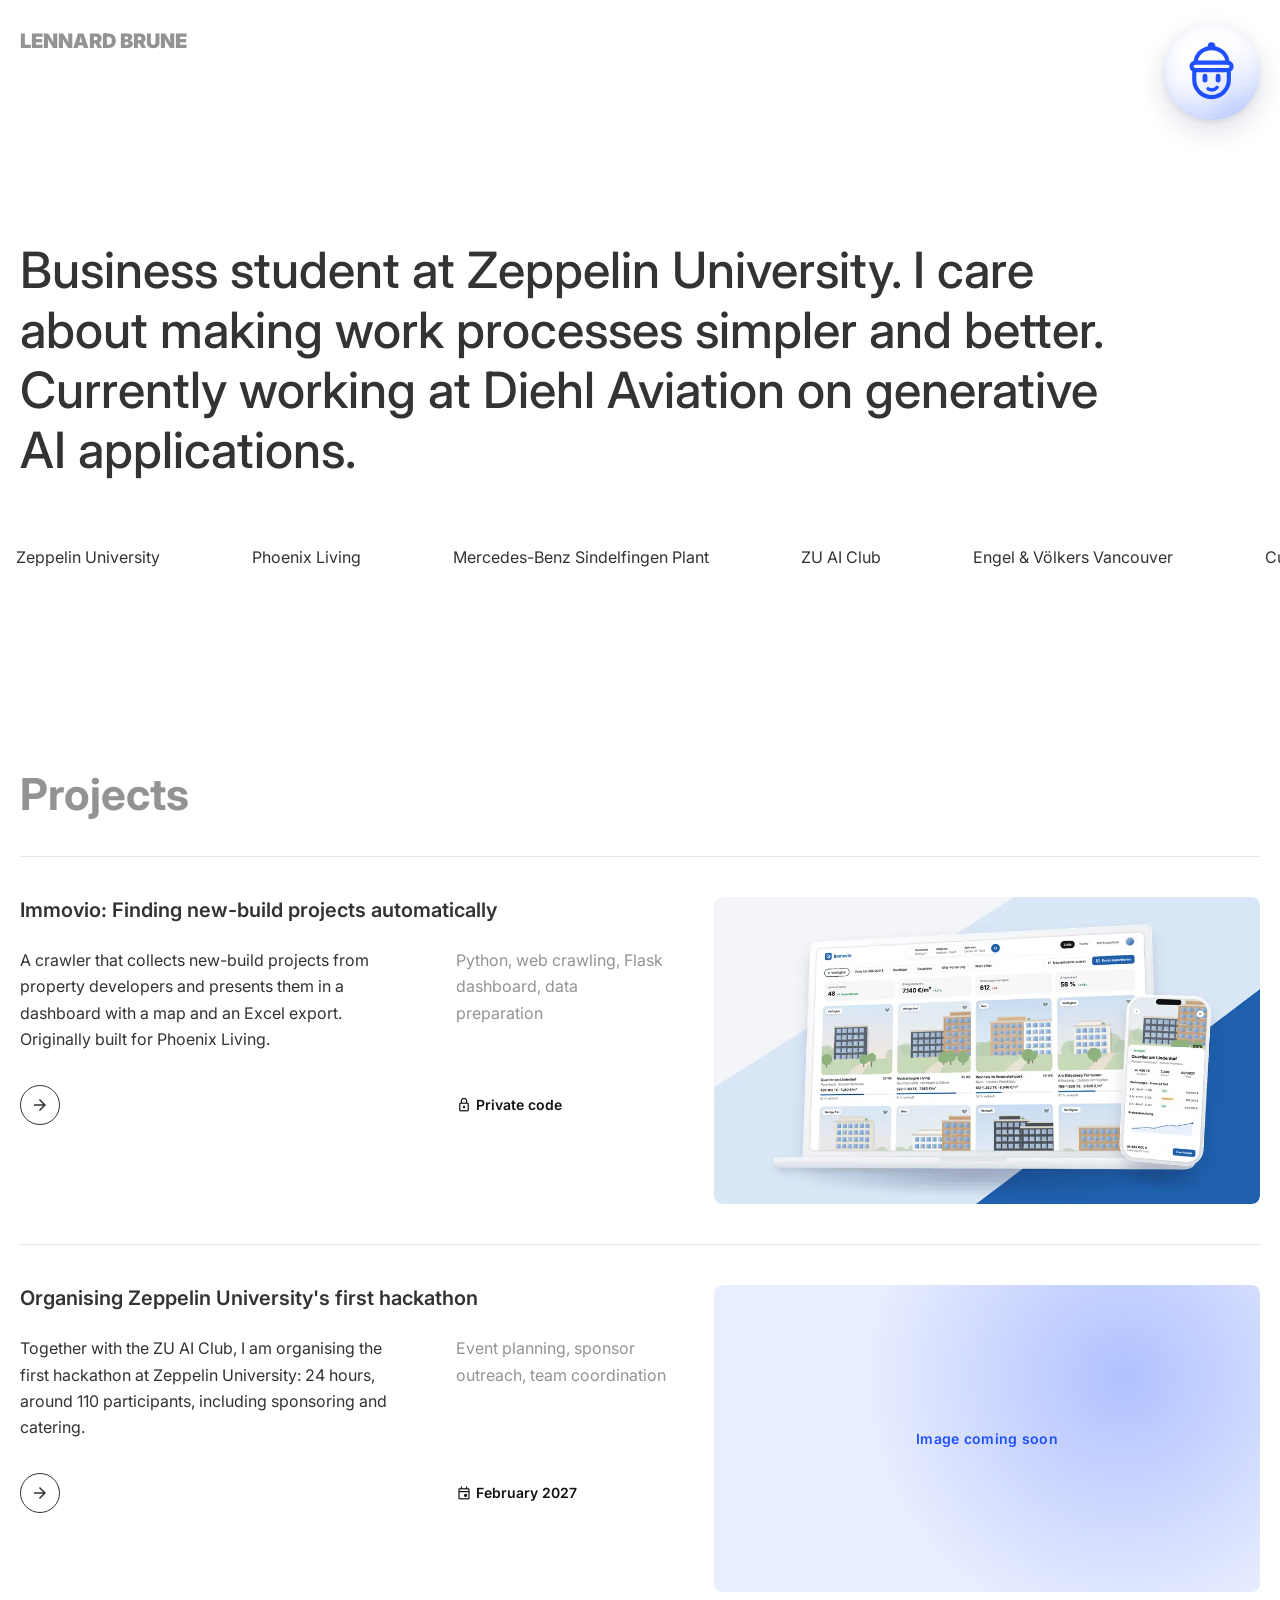
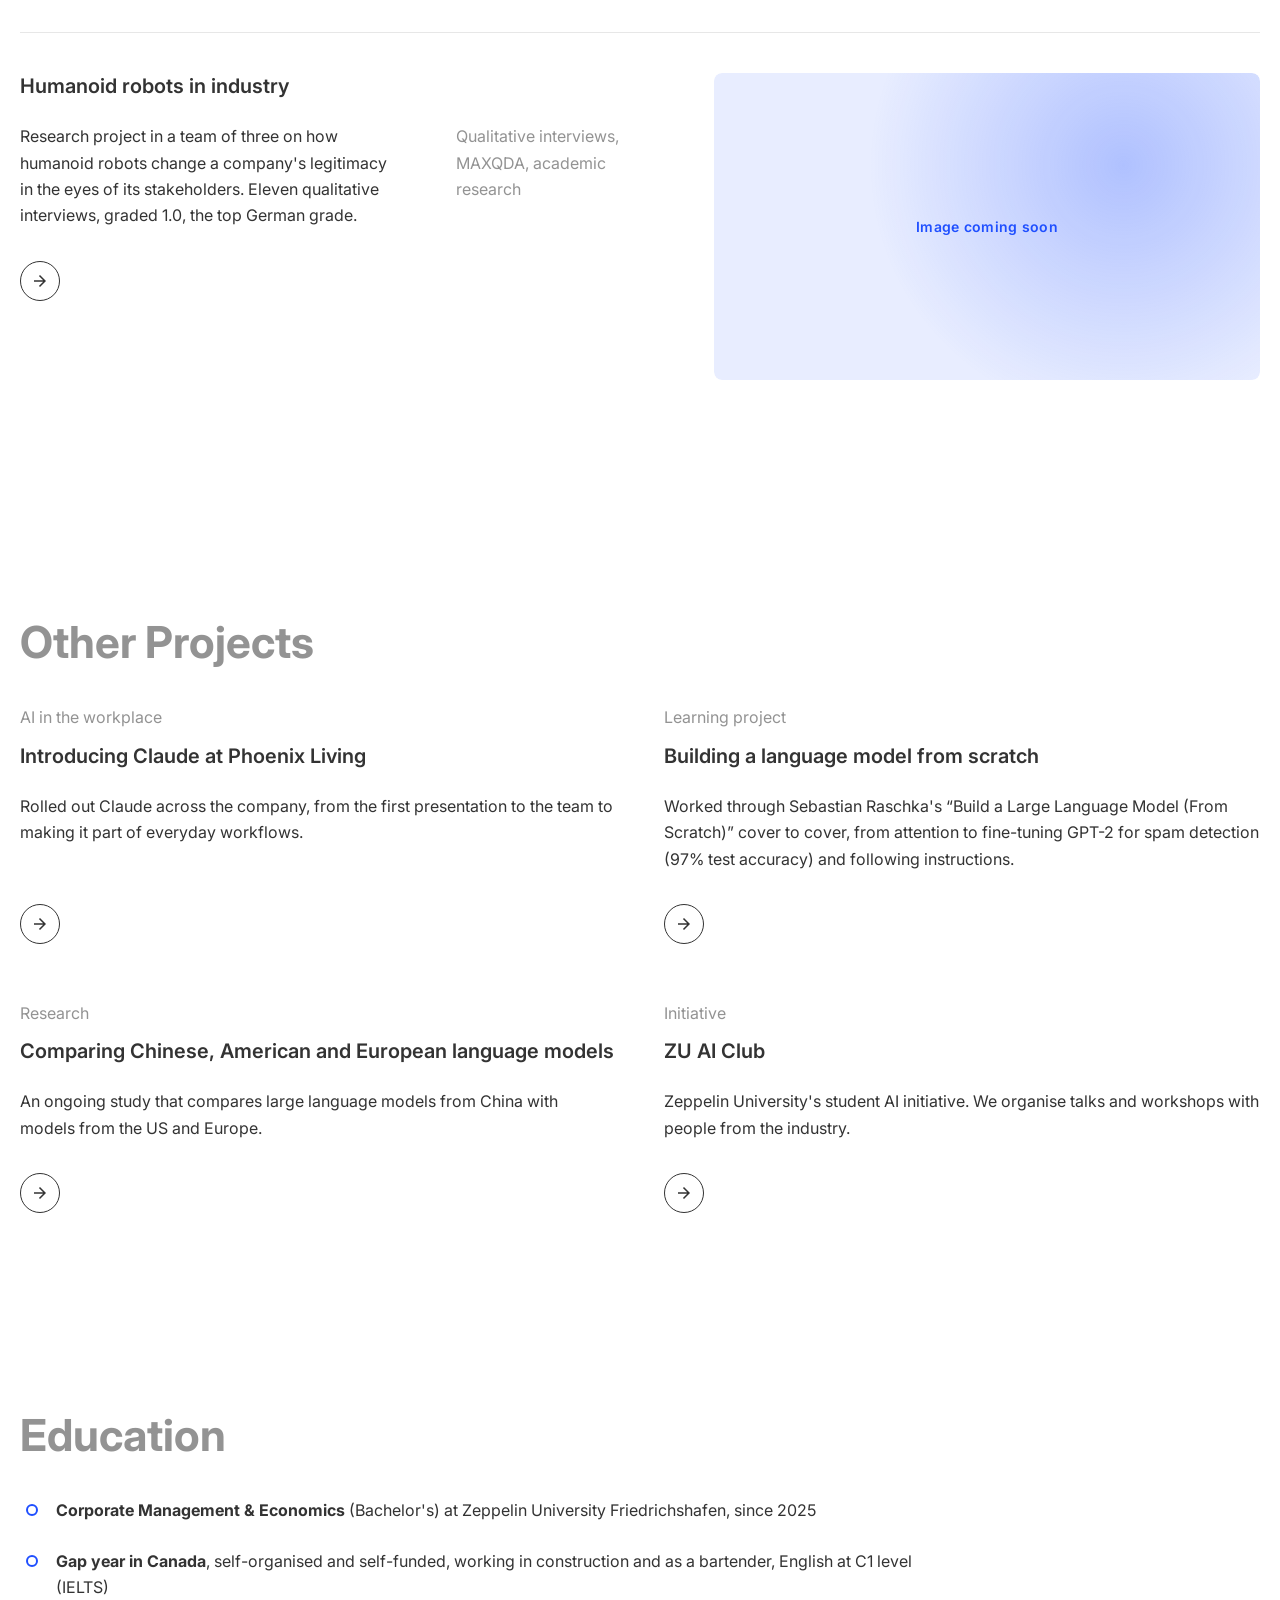
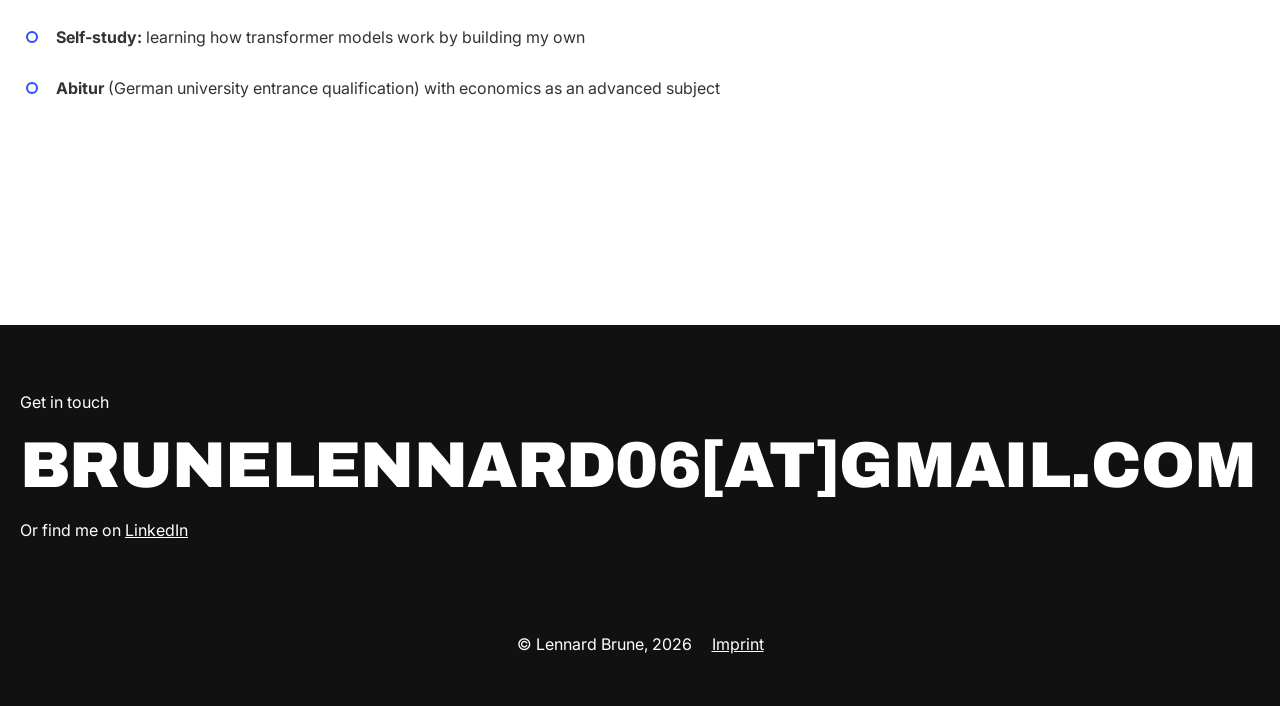
==== index.html @ e33290ee "Persönliche Website: erste Veröffentlichung Co-Authored-By: Claude Opus 5.5 <noreply@anthropic.com>" ====
<!DOCTYPE html>
<html lang="en">

<head>
  <meta charset="UTF-8">
  <meta name="viewport" content="width=device-width, initial-scale=1">
  <title>Lennard Brune</title>
  <meta name="description" content="Lennard Brune – business student at Zeppelin University with a focus on processes, data and automation.">
  <link rel="preconnect" href="https://fonts.googleapis.com">
  <link rel="preconnect" href="https://fonts.gstatic.com" crossorigin>
  <link rel="stylesheet" href="https://fonts.googleapis.com/css2?family=Archivo:wght@900&family=Inter:wght@400;500;600;700;900&display=swap">
  <link rel="stylesheet" href="https://fonts.googleapis.com/css2?family=Material+Symbols+Outlined:opsz,wght,FILL,GRAD@24,400,0,0&icon_names=arrow_forward,check,event,lock&display=block">
  <link rel="stylesheet" href="style.css">
</head>

<body>

  <header class="hero">
    <p class="hero-name">Lennard Brune</p>
    <!-- Eigene Figur: Kopf mit Wollmütze. Die Augen (.eye) folgen dem Mauszeiger (main.js)
         und blinzeln ab und zu (style.css). Klick öffnet den Chat (chat.js). -->
    <button type="button" class="hero-mark" aria-label="Chat with my tiny assistant">
      <svg class="face" viewBox="0 0 100 100" xmlns="http://www.w3.org/2000/svg" fill="none"
        stroke="currentColor" stroke-width="6" stroke-linecap="round" stroke-linejoin="round">
        <circle cx="50" cy="13" r="5.5" fill="currentColor" stroke="none" />
        <path d="M27 37 A23 21 0 0 1 73 37" />
        <rect x="21" y="37" width="58" height="11" rx="5.5" />
        <path d="M25 48 V62 A25 25 0 0 0 75 62 V48" />
        <g class="eye"><rect x="37" y="53" width="7" height="13" rx="3.5" fill="currentColor" stroke="none" /></g>
        <g class="eye"><rect x="56" y="53" width="7" height="13" rx="3.5" fill="currentColor" stroke="none" /></g>
        <path d="M45 75 Q52 79 58 73" stroke-width="5" />
      </svg>
    </button>
    <h1 class="hero-lead">
      Business student at Zeppelin University. I care about making work processes simpler and better.
      Currently working at Diehl Aviation on generative AI applications.
    </h1>
  </header>

  <main>

    <!-- Stationen: zweite Gruppe ist eine Kopie für die Endlosschleife -->
    <div class="marquee" aria-label="Places I have worked and studied">
      <div class="marquee-track">
        <div class="marquee-group">
          <span>Zeppelin University</span>
          <span>Phoenix Living</span>
          <span>Mercedes-Benz Sindelfingen Plant</span>
          <span>ZU AI Club</span>
          <span>Engel &amp; Völkers Vancouver</span>
          <span>Custom Vancouver Carpentry</span>
          <span>Project Landscape Calgary</span>
          <span>Blue Estate</span>
        </div>
        <div class="marquee-group" aria-hidden="true">
          <span>Zeppelin University</span>
          <span>Phoenix Living</span>
          <span>Mercedes-Benz Sindelfingen Plant</span>
          <span>ZU AI Club</span>
          <span>Engel &amp; Völkers Vancouver</span>
          <span>Custom Vancouver Carpentry</span>
          <span>Project Landscape Calgary</span>
          <span>Blue Estate</span>
        </div>
      </div>
    </div>

    <section class="section">
      <h2 class="section-title">Projects</h2>

      <a class="card" href="projects/immovio.html">
        <div class="card-body">
          <div class="card-text">
            <h3 class="card-title">Immovio: Finding new-build projects automatically</h3>
            <p class="card-desc">
              A crawler that collects new-build projects from property developers and presents them in a dashboard
              with a map and an Excel export. Originally built for Phoenix Living.
            </p>
            <p class="card-skills">Python, web crawling, Flask dashboard, data preparation</p>
            <div class="card-actions">
              <span class="arrow-circle"><span class="icon">arrow_forward</span></span>
              <span class="status-pill"><span class="icon">lock</span> Private code</span>
            </div>
          </div>
          <div class="card-media">
            <img src="images/immovio/dashboard-sm.webp" alt="Immovio dashboard on a laptop and phone" loading="lazy">
          </div>
        </div>
      </a>

      <a class="card" id="hackathon" href="projects/hackathon.html">
        <div class="card-body">
          <div class="card-text">
            <h3 class="card-title">Organising Zeppelin University's first hackathon</h3>
            <p class="card-desc">
              Together with the ZU AI Club, I am organising the first hackathon at Zeppelin University: 24 hours,
              around 110 participants, including sponsoring and catering.
            </p>
            <p class="card-skills">Event planning, sponsor outreach, team coordination</p>
            <div class="card-actions">
              <span class="arrow-circle"><span class="icon">arrow_forward</span></span>
              <span class="status-pill"><span class="icon">event</span> February 2027</span>
            </div>
          </div>
          <div class="card-media">
            <div class="placeholder">Image coming soon</div>
          </div>
        </div>
      </a>

      <a class="card" href="projects/humanoid-robots.html">
        <div class="card-body">
          <div class="card-text">
            <h3 class="card-title">Humanoid robots in industry</h3>
            <p class="card-desc">
              Research project in a team of three on how humanoid robots change a company's legitimacy in the eyes
              of its stakeholders. Eleven qualitative interviews, graded 1.0, the top German grade.
            </p>
            <p class="card-skills">Qualitative interviews, MAXQDA, academic research</p>
            <div class="card-actions">
              <span class="arrow-circle"><span class="icon">arrow_forward</span></span>
            </div>
          </div>
          <div class="card-media">
            <div class="placeholder">Image coming soon</div>
          </div>
        </div>
      </a>
    </section>

    <section class="section">
      <h2 class="section-title">Other Projects</h2>
      <div class="side-grid">

        <a class="side-card">
          <p class="tag">AI in the workplace</p>
          <h3 class="card-title">Introducing Claude at Phoenix Living</h3>
          <p>
            Rolled out Claude across the company, from the first presentation to the team to making it part of
            everyday workflows.
          </p>
          <div class="card-arrow">
            <span class="arrow-circle"><span class="icon">arrow_forward</span></span>
          </div>
        </a>

        <a class="side-card" href="https://github.com/lennardbrune" target="_blank" rel="noopener">
          <p class="tag">Learning project</p>
          <h3 class="card-title">Building a language model from scratch</h3>
          <p>
            Worked through Sebastian Raschka's “Build a Large Language Model (From Scratch)” cover to cover, from
            attention to fine-tuning GPT-2 for spam detection (97% test accuracy) and following instructions.
          </p>
          <div class="card-arrow">
            <span class="arrow-circle"><span class="icon">arrow_forward</span></span>
          </div>
        </a>

        <a class="side-card">
          <p class="tag">Research</p>
          <h3 class="card-title">Comparing Chinese, American and European language models</h3>
          <p>
            An ongoing study that compares large language models from China with models from the US and Europe.
          </p>
          <div class="card-arrow">
            <span class="arrow-circle"><span class="icon">arrow_forward</span></span>
          </div>
        </a>

        <a class="side-card">
          <p class="tag">Initiative</p>
          <h3 class="card-title">ZU AI Club</h3>
          <p>
            Zeppelin University's student AI initiative. We organise talks and workshops with people from the
            industry.
          </p>
          <div class="card-arrow">
            <span class="arrow-circle"><span class="icon">arrow_forward</span></span>
          </div>
        </a>

      </div>
    </section>

    <section class="section">
      <h2 class="section-title">Education</h2>
      <ul class="edu-list">
        <li><span><b>Corporate Management &amp; Economics</b> (Bachelor's) at Zeppelin University
            Friedrichshafen, since 2025</span></li>
        <li><span><b>Gap year in Canada</b>, self-organised and self-funded, working in construction and as a
            bartender, English at C1 level (IELTS)</span></li>
        <li><span><b>Self-study:</b> learning how transformer models work by building my own</span></li>
        <li><span><b>Abitur</b> (German university entrance qualification) with economics as an advanced
            subject</span></li>
      </ul>
    </section>

  </main>

  <section class="contact">
    <p>Get in touch</p>
    <p class="contact-mail">
      <span class="mail" id="mail" data-mail="brunelennard06@gmail.com" tabindex="0" role="button"
        aria-label="Copy email address">brunelennard06[at]gmail.com</span>
    </p>
    <p>Or find me on <a href="https://www.linkedin.com/in/lennard-brune-680875238/" target="_blank"
        rel="noopener">LinkedIn</a></p>
  </section>

  <footer class="site-footer">
    <span>© Lennard Brune, 2026</span>
    <a href="impressum.html">Imprint</a>
  </footer>

  <div class="mail-tooltip" id="mail-tooltip" aria-live="polite">
    <span class="icon">check</span>
    <span class="tooltip-text">Click to copy</span>
  </div>

  <script src="main.js"></script>
  <script src="tinynet.js"></script>
  <script src="water.js"></script>
  <script src="chat.js"></script>
</body>

</html>
---- style.css ----
/* ==========================================================================
   Persönliche Website Lennard Brune
   Farben und Abstände zentral als Variablen. Breakpoints:
   1080px (eine Spalte darunter), 480px (Smartphone).
   ========================================================================== */

*,
*::before,
*::after {
  box-sizing: border-box;
  margin: 0;
  padding: 0;
}

:root {
  --accent: #1f4fff;          /* Kobaltblau */
  --accent-light: #7f9bff;    /* Akzent auf dunklem Grund */
  --accent-tint: #e8edff;     /* Bild-Platzhalter, Flächen */
  --text: #333333;
  --text-strong: #111111;
  --text-muted: #939393;
  --border: #e7e7e7;
  --dark: #111111;
  --white: #ffffff;
  --mark-bg: #17402f;         /* Logo-Kasten: Dunkelgrün */
  --mark-line: #f1ecdc;       /* Logo-Figur: Creme */

  --page-padding: 20px;
  --section-gap: 200px;
  --hero-gap: 180px;
}

html {
  -webkit-text-size-adjust: 100%;
}

body {
  font-family: 'Inter', system-ui, sans-serif;
  font-size: 16px;
  line-height: 1.65;
  color: var(--text);
  background: var(--white);
  overflow-x: hidden;
}

a {
  color: inherit;
  text-decoration: none;
}

img {
  display: block;
  max-width: 100%;
}

.icon {
  font-family: 'Material Symbols Outlined';
  font-weight: normal;
  font-style: normal;
  font-size: 20px;
  line-height: 1;
  display: inline-block;
  white-space: nowrap;
  font-variation-settings: 'FILL' 0, 'wght' 400;
  -webkit-font-feature-settings: 'liga';
  font-feature-settings: 'liga';
}

/* ---------- Bausteine ---------- */

.section {
  padding: 0 var(--page-padding);
  margin-top: var(--section-gap);
}

.section-title {
  font-size: 44px;
  font-weight: 700;
  line-height: 1;
  color: var(--text-muted);
  margin-bottom: 40px;
}

.arrow-circle {
  width: 40px;
  height: 40px;
  flex: none;
  border-radius: 50%;
  border: 1px solid var(--text);
  display: inline-flex;
  align-items: center;
  justify-content: center;
  transition: background-color 0.25s ease, color 0.25s ease, border-color 0.25s ease;
}

@media (hover: hover) {
  .card:hover .arrow-circle,
  .side-card:hover .arrow-circle {
    background: var(--accent);
    border-color: var(--accent);
    color: var(--white);
  }
}

/* Bild-Platzhalter, bis echte Projektbilder da sind */
.placeholder {
  width: 100%;
  aspect-ratio: 16 / 9;
  border-radius: 8px;
  background:
    radial-gradient(circle at 75% 30%, rgba(31, 79, 255, 0.28), transparent 55%),
    var(--accent-tint);
  display: flex;
  align-items: center;
  justify-content: center;
  color: var(--accent);
  font-size: 14px;
  font-weight: 600;
  letter-spacing: 0.02em;
}

/* ---------- Kopf und Intro ---------- */

.hero {
  padding: 32px var(--page-padding) 0;
  display: grid;
  grid-template-columns: auto 1fr;
  grid-template-areas:
    "name  mark"
    "lead  lead";
  column-gap: 20px;
  row-gap: var(--hero-gap);
}

.hero-name {
  grid-area: name;
  font-size: 20px;
  font-weight: 900;
  line-height: 0.9;
  text-transform: uppercase;
  color: var(--text-muted);
}

.hero-lead {
  grid-area: lead;
  max-width: 22em;  /* angenehme Zeilenlänge, auch auf sehr breiten Bildschirmen */
  /* wächst stufenlos: ~25 px auf kleinen Handys, 44 px auf dem iPad, 50 px ab Laptop */
  font-size: clamp(24px, 4.2vw + 12px, 50px);
  line-height: 1.2;
  font-weight: 500;
  color: var(--text);
}

.hero-mark {
  grid-area: mark;
  justify-self: end;
  align-self: start;
  width: 88px;
  aspect-ratio: 1 / 1;
  margin: -8px 0 0;
  border-radius: 50%;
  color: var(--accent);
  /* Glasoptik: fast durchsichtig, Lichtreflex oben links, bläulicher Schimmer unten */
  background:
    radial-gradient(circle at 32% 26%, rgba(255, 255, 255, 0.95) 0 9%, rgba(255, 255, 255, 0) 24%),
    radial-gradient(circle at 70% 85%, rgba(31, 79, 255, 0.16), rgba(31, 79, 255, 0) 55%),
    linear-gradient(160deg, rgba(255, 255, 255, 0.55), rgba(220, 230, 255, 0.18));
  border: 1px solid rgba(255, 255, 255, 0.85);
  box-shadow:
    inset 0 1px 2px rgba(255, 255, 255, 0.95),
    inset 0 -10px 18px rgba(31, 79, 255, 0.14),
    inset 0 0 0 1px rgba(31, 79, 255, 0.10),
    0 10px 28px rgba(17, 30, 80, 0.14),
    0 2px 6px rgba(17, 30, 80, 0.08);
  backdrop-filter: blur(8px) saturate(1.6);
  -webkit-backdrop-filter: blur(8px) saturate(1.6);
  display: flex;
  align-items: center;
  justify-content: center;
}

.hero-mark svg {
  width: 72%;
  height: auto;
  overflow: visible;
}

/* Blinzeln: alle 5 Sekunden kurz zusammenkneifen */
.face .eye rect {
  transform-box: fill-box;
  transform-origin: center;
  animation: blink 5s infinite;
}

@keyframes blink {
  0%, 94%, 100% { transform: scaleY(1); }
  97% { transform: scaleY(0.15); }
}

@media (prefers-reduced-motion: reduce) {
  .face .eye rect {
    animation: none;
  }
}

@media (min-width: 1081px) {
  .hero {
    grid-template-columns: minmax(0, 1200px) 1fr;
    grid-template-areas:
      "name  mark"
      "lead  lead";
    column-gap: 64px;
  }

  .hero-mark {
    width: clamp(96px, 6vw, 140px);
  }
}

@media (min-width: 1800px) {
  .hero {
    grid-template-columns: minmax(0, 45vw) 1fr;
  }
}

/* Logo ist ein Button, der den Chat öffnet */
/* Blase platzt beim Öffnen und kommt beim Schließen wieder */
button.hero-mark.is-popping {
  animation: bubble-pop 0.15s ease-in forwards;
}

button.hero-mark.is-popped {
  visibility: hidden;
}

button.hero-mark.is-unpopping {
  animation: bubble-back 0.3s cubic-bezier(0.3, 1.6, 0.6, 1);
}

@keyframes bubble-pop {
  0% { transform: scale(1); }
  55% { transform: scale(1.12, 1.06); }
  100% { transform: scale(1.35); opacity: 0; }
}

@keyframes bubble-back {
  from { transform: scale(0); }
  to { transform: scale(1); }
}

button.hero-mark {
  border: none;
  padding: 0;
  font: inherit;
  cursor: pointer;
}

button.hero-mark svg {
  transition: transform 0.3s ease;
}

button.hero-mark:hover svg,
button.hero-mark:focus-visible svg {
  transform: scale(1.06) rotate(-4deg);
}

button.hero-mark:focus-visible {
  outline: 2px solid var(--accent);
  outline-offset: 2px;
}

/* ---------- Chat im Terminal-Look ---------- */

:root {
  --term-bg: #0b1638;
  --term-line: rgba(241, 236, 220, 0.14);
  --term-text: #f1ecdc;
  --term-beige: #e3d3ad;
  --term-muted: rgba(241, 236, 220, 0.55);
  --mono: ui-monospace, 'SF Mono', SFMono-Regular, Menlo, Consolas, monospace;
}

html.chat-open {
  overflow: hidden;
}

/* Farbe läuft über den Bildschirm: gezeichnet in paint.js auf .paint */
.chat-overlay {
  position: fixed;
  inset: 0;
  z-index: 2000;
  display: flex;
  align-items: center;
  justify-content: center;
  padding: 24px 16px;
}

/* Ohne diese Regel überschreibt display: flex das hidden-Attribut, und das
   unsichtbare Overlay fängt alle Klicks auf der Seite ab */
.chat-overlay[hidden] {
  display: none;
}

.chat-overlay.is-filled {
  background: var(--accent);
}

.chat-overlay .paint {
  position: absolute;
  inset: 0;
  width: 100%;
  height: 100%;
  color: var(--accent);
  pointer-events: none;
}

.chat-overlay.is-filled .paint {
  visibility: hidden;
}

.term {
  width: min(100%, 760px);
  height: min(100%, 560px);
  display: flex;
  flex-direction: column;
  background: var(--term-bg);
  border: 1px solid var(--term-line);
  border-radius: 12px;
  box-shadow: 0 30px 80px rgba(0, 0, 0, 0.35);
  color: var(--term-text);
  font-family: var(--mono);
  font-size: 14px;
  line-height: 1.6;
  position: relative;
  opacity: 0;
  transform: translateY(16px) scale(0.98);
  transition: opacity 0.2s ease, transform 0.2s ease;
}

.chat-overlay.is-open .term {
  opacity: 1;
  transform: none;
  transition: opacity 0.3s ease, transform 0.3s ease;
}

.term-bar {
  display: flex;
  align-items: center;
  gap: 12px;
  padding: 10px 14px;
  border-bottom: 1px solid var(--term-line);
  color: var(--term-muted);
  font-size: 12px;
}

.term-dots {
  display: inline-flex;
  gap: 6px;
}

.term-dots i {
  width: 10px;
  height: 10px;
  border-radius: 50%;
  background: var(--term-line);
}

.term-title {
  flex: 1;
  min-width: 0;
  text-align: center;
  white-space: nowrap;
  overflow: hidden;
  text-overflow: ellipsis;
}

.term-close {
  background: none;
  border: 1px solid var(--term-line);
  border-radius: 999px;
  color: var(--term-muted);
  font: inherit;
  padding: 2px 10px;
  cursor: pointer;
}

.term-close:hover,
.term-close:focus-visible {
  color: var(--term-text);
  border-color: var(--term-muted);
  outline: none;
}

.term-log {
  flex: 1;
  overflow-y: auto;
  padding: 20px 20px 8px;
}

.term-line {
  white-space: pre-wrap;
  margin-bottom: 12px;
}

.term-line.is-intro {
  color: var(--term-beige);
}

.term-line.is-hint {
  color: var(--term-muted);
}

.term-line.is-user {
  color: var(--term-muted);
}

.term-face {
  padding: 0 20px;
  color: var(--term-text);
}

.chat-face {
  width: 56px;
  height: 56px;
  display: block;
}

.term-input {
  display: flex;
  align-items: center;
  gap: 10px;
  margin: 8px 20px 20px;
  padding: 12px 16px;
  border: 1px solid var(--term-line);
  border-radius: 8px;
}

.term-input:focus-within {
  border-color: var(--term-muted);
}

.term-prompt {
  color: var(--term-beige);
}

.term-input input {
  flex: 1;
  min-width: 0;
  background: none;
  border: none;
  outline: none;
  color: var(--term-text);
  font: inherit;
  caret-color: var(--term-beige);
}

.term-input input::placeholder {
  color: var(--term-muted);
}

/* Gesichtsausdrücke: nur die aktive Gruppe ist sichtbar */
.chat-face .mood {
  display: none;
}

.chat-face[data-mood="neutral"] .mood-neutral,
.chat-face[data-mood="thinking"] .mood-thinking,
.chat-face[data-mood="surprised"] .mood-surprised,
.chat-face[data-mood="happy"] .mood-happy {
  display: inline;
}

/* Nachdenklich: Kopf wiegt leicht hin und her */
.chat-face[data-mood="thinking"] {
  animation: ponder 1.2s ease-in-out infinite;
}

/* Erstaunt: kurzer Hüpfer */
.chat-face[data-mood="surprised"] {
  animation: hop 0.4s ease-out;
}

/* Sprechen: Mund geht auf und zu */
.chat-face.talking .mouth {
  transform-box: fill-box;
  transform-origin: center;
  animation: talk 0.22s ease-in-out infinite alternate;
}

@keyframes ponder {
  0%, 100% { transform: rotate(-4deg); }
  50% { transform: rotate(4deg); }
}

@keyframes hop {
  0% { transform: translateY(0); }
  40% { transform: translateY(-6px); }
  100% { transform: translateY(0); }
}

@keyframes talk {
  from { transform: scaleY(1); }
  to { transform: scaleY(0.4); }
}

@media (prefers-reduced-motion: reduce) {
  .term,
  .chat-overlay.is-open .term {
    transition: none;
  }

  .chat-face[data-mood],
  .chat-face.talking .mouth {
    animation: none;
  }
}

/* Niedrige Bildschirme (Handy quer, offene Tastatur): Gesicht und Abstände kleiner,
   damit der Chatverlauf genug Platz behält */
@media (max-height: 480px) {
  .chat-overlay {
    padding: 8px 16px;
  }

  .term-bar {
    padding: 6px 12px;
  }

  .term-log {
    padding: 10px 16px 4px;
  }

  .chat-face {
    width: 36px;
    height: 36px;
  }

  .term-input {
    margin: 4px 16px 10px;
    padding: 8px 12px;
  }
}

@media (max-width: 480px) {
  .chat-overlay {
    padding: 16px;
  }

  .term {
    height: 100%;
    font-size: 13px;
  }
}

/* ---------- Laufband ---------- */

.marquee {
  margin-top: 60px;
  overflow: hidden;
  height: 2em;
  line-height: 1.4;
}

.marquee-track {
  display: flex;
  gap: 60px;
  width: max-content;
  animation: marquee 25s linear infinite;
  will-change: transform;
}

.marquee-group {
  display: flex;
  gap: 60px;
  white-space: nowrap;
}

.marquee-group span {
  padding: 6px 16px;
}

@keyframes marquee {
  to {
    transform: translateX(calc(-50% - 30px));
  }
}

@media (prefers-reduced-motion: reduce) {
  .marquee-track {
    animation: none;
  }
}

/* ---------- Ausgewählte Projekte ---------- */

.card {
  display: block;
  padding: 40px 0;
  border-top: 1px solid var(--border);
}

/* Kein Fokusrahmen beim Anspringen per Link, nur bei Tastaturbedienung */
.card:focus:not(:focus-visible) {
  outline: none;
}

.card-body {
  display: flex;
  flex-direction: column-reverse;
  gap: 24px;
}

.card-text {
  display: flex;
  flex-direction: column;
  gap: 12px;
}

.card-title {
  font-size: 20px;
  font-weight: 600;
  line-height: 1.3;
  color: var(--text);
}

.card-skills {
  color: var(--text-muted);
}

.card-actions {
  display: flex;
  align-items: center;
  justify-content: space-between;
  margin-top: 8px;
}

.status-pill {
  display: inline-flex;
  align-items: center;
  gap: 4px;
  font-size: 14px;
  font-weight: 600;
  color: var(--text-strong);
  white-space: nowrap;
}

.status-pill .icon {
  font-size: 16px;
}

.card-media {
  overflow: hidden;
  border-radius: 8px;
}

.card-media > * {
  transition: transform 1s ease;
}

.card:hover .card-title,
.side-card:hover .card-title {
  text-decoration: underline;
}

.card:hover .card-media > * {
  transform: scale(1.02);
}

@media (min-width: 1081px) {
  .card-body {
    flex-direction: row;
    align-items: flex-start;
    gap: 48px;
  }

  .card-text {
    display: grid;
    grid-template-columns: minmax(240px, 380px) minmax(150px, 210px);
    column-gap: 56px;
    row-gap: 8px;
    flex: 0 0 auto;
  }

  .card-title {
    grid-column: 1 / -1;
    margin-bottom: 16px;
  }

  .card-desc {
    grid-column: 1;
    grid-row: 2;
  }

  .card-skills {
    grid-column: 2;
    grid-row: 2 / 4;
  }

  .card-actions {
    display: contents;
  }

  .card-actions .arrow-circle {
    grid-column: 1;
    grid-row: 3;
    margin-top: 24px;
  }

  .card-actions .status-pill {
    grid-column: 2;
    grid-row: 3;
    margin-top: 24px;
    justify-self: start;
  }

  .card-media {
    flex: 1 1 auto;
    width: 100%;
    max-width: 760px;
    margin-left: auto;
  }
}

@media (min-width: 1960px) {
  .card-media {
    max-width: min(1200px, 46vw);
  }

  .card-text {
    grid-template-columns: minmax(240px, 680px) minmax(150px, 360px);
    column-gap: 156px;
  }
}

/* ---------- Weitere Projekte ---------- */

.side-grid {
  display: grid;
  grid-template-columns: repeat(4, minmax(0, 1fr));
  gap: 64px;
}

.side-card {
  display: flex;
  flex-direction: column;
  gap: 8px;
}

.side-card .tag {
  color: var(--text-muted);
  margin-bottom: 4px;
}

.side-card .card-arrow {
  margin-top: auto;
  padding-top: 24px;
}

/* ---------- Ausbildung ---------- */

.edu-list {
  list-style: none;
  max-width: 900px;
}

.edu-list li {
  display: flex;
  align-items: flex-start;
  gap: 12px;
  padding-bottom: 24px;
}

.edu-list li::before {
  content: "";
  flex: none;
  width: 12px;
  height: 12px;
  margin: 7px 6px 0;
  border-radius: 50%;
  border: 2px solid var(--accent);
}

/* ---------- Kontakt und Footer ---------- */

.contact {
  margin-top: var(--section-gap);
  background: var(--dark);
  color: var(--white);
  padding: 64px var(--page-padding) 80px;
  display: flex;
  flex-direction: column;
  gap: 20px;
}

.contact-mail {
  font-family: 'Archivo', sans-serif;
  font-weight: 900;
  font-size: 10vw;
  line-height: 0.95;
  letter-spacing: -0.01em;
  text-transform: uppercase;
  white-space: nowrap;
  overflow: hidden;
}

.contact-mail .mail {
  cursor: pointer;
  transition: color 0.2s ease;
}

.contact-mail .mail:hover,
.contact-mail .mail:focus-visible {
  color: var(--accent-light);
  outline: none;
}

.contact a,
.site-footer a {
  text-decoration: underline;
}

.contact a:hover,
.site-footer a:hover {
  color: var(--accent-light);
}

.site-footer {
  background: var(--dark);
  color: var(--white);
  padding: 8px var(--page-padding) 48px;
  display: flex;
  justify-content: center;
  gap: 20px;
}

.mail-tooltip {
  position: fixed;
  top: 0;
  left: 0;
  z-index: 1000;
  transform: translate(-50%, -140%);
  display: flex;
  align-items: center;
  gap: 4px;
  padding: 6px 12px;
  border-radius: 999px;
  background: #f8f8f8;
  color: var(--text-strong);
  font-size: 14px;
  font-weight: 600;
  white-space: nowrap;
  opacity: 0;
  pointer-events: none;
  transition: opacity 0.2s ease;
}

.mail-tooltip.is-visible {
  opacity: 1;
}

.mail-tooltip .icon {
  display: none;
  font-size: 16px;
  padding: 2px;
  border-radius: 50%;
  background: var(--accent);
  color: var(--white);
}

.mail-tooltip.is-copied .icon {
  display: inline-block;
}

/* ---------- Projekt-Unterseite ---------- */

.project-nav {
  position: fixed;
  top: 24px;
  left: 50%;
  transform: translateX(-50%);
  z-index: 100;
  display: flex;
  align-items: center;
  gap: 12px;
  padding: 8px 16px;
  border-radius: 999px;
  background: rgba(255, 255, 255, 0.6);
  backdrop-filter: blur(12px);
  -webkit-backdrop-filter: blur(12px);
  font-size: 14px;
  font-weight: 600;
  color: var(--text-strong);
  white-space: nowrap;
}

.project-nav .divider {
  width: 1px;
  align-self: stretch;
  background: rgba(0, 0, 0, 0.2);
}

.project-nav a:hover {
  color: var(--accent);
}

.project-hero {
  height: 60vh;
  max-height: 960px;
}

.project-hero .placeholder {
  height: 100%;
  aspect-ratio: auto;
  border-radius: 0;
}

.project-intro {
  background: var(--dark);
  color: var(--white);
  padding: 64px var(--page-padding);
}

.project-intro-top,
.project-summary {
  display: grid;
  grid-template-columns: repeat(3, minmax(0, 1fr));
  gap: 48px;
  max-width: 1600px;
  margin: 0 auto;
}

.project-intro-top {
  align-items: end;
}

.project-heading {
  grid-column: 1 / 3;
}

.project-tagline {
  margin-top: 24px;
  max-width: 760px;
  font-size: 20px;
  line-height: 1.45;
  opacity: 0.75;
}

.project-title {
  font-family: 'Archivo', sans-serif;
  /* wächst mit der Breite, lange Wörter wie AUTOMATICALLY brechen nie aus dem Bild */
  font-size: clamp(26px, 7.2vw, 60px);
  font-weight: 900;
  line-height: 1.1;
  text-transform: uppercase;
  overflow-wrap: break-word;
  hyphens: auto;
}

.project-meta {
  grid-column: 3;
  display: flex;
  flex-direction: column;
  gap: 8px;
}

.project-meta div {
  display: flex;
  font-size: 12px;
  line-height: 1.5;
}

.project-meta dt {
  flex: 0 0 150px;
  font-weight: 700;
}

.project-meta dd {
  opacity: 0.75;
}

.project-divider {
  border: none;
  border-top: 1px solid rgba(255, 255, 255, 0.2);
  max-width: 1600px;
  margin: 48px auto;
}

.project-summary h2 {
  font-size: 16px;
  font-weight: 700;
  margin-bottom: 12px;
}

.project-summary p {
  opacity: 0.75;
}

.gallery {
  max-width: 1600px;
  margin: 0 auto;
  padding: 64px var(--page-padding) 0;
}

.gallery-row {
  display: grid;
  grid-template-columns: repeat(3, minmax(0, 1fr));
  gap: 48px;
  align-items: start;
}

.gallery-row + .gallery-row {
  margin-top: 64px;
}

.gallery-row figure {
  grid-column: 2 / 4;
}

.gallery-row figcaption {
  padding: 16px 0;
}

.related {
  max-width: 1600px;
  margin: var(--section-gap) auto 0;
  padding: 0 var(--page-padding);
  display: grid;
  grid-template-columns: repeat(3, minmax(0, 1fr));
  gap: 48px;
}

.related .section-title {
  margin: 0;
}

.related a p {
  margin-top: 12px;
  font-weight: 500;
}

.related a:hover p {
  text-decoration: underline;
}

/* Breiter Pill-Button, gleiche Sprache wie die Pfeil-Kreise:
   1px-Kontur, keine Füllung, beim Hover Akzentfarbe */
.cta-row {
  display: flex;
  justify-content: center;
  margin-top: 120px;
}

.pill-button {
  width: min(100%, 440px);
  height: 56px;
  padding: 0 28px;
  border: 1px solid var(--text);
  border-radius: 999px;
  background: transparent;
  color: var(--text);
  font: inherit;
  font-weight: 600;
  display: inline-flex;
  align-items: center;
  justify-content: center;
  gap: 10px;
  cursor: pointer;
  transition: background-color 0.25s ease, color 0.25s ease, border-color 0.25s ease;
}

.pill-button .icon {
  transition: transform 0.25s ease;
}

.pill-button:hover,
.pill-button:focus-visible {
  background: var(--accent);
  border-color: var(--accent);
  color: var(--white);
  outline: none;
}

.pill-button:hover .icon {
  transform: translateX(4px);
}

/* ---------- Projektbilder ---------- */

.card-media img,
.gallery-row figure img,
.related a img {
  width: 100%;
  height: auto;
  aspect-ratio: 16 / 9;
  object-fit: cover;
  border-radius: 8px;
  background: var(--accent-tint);
}

.project-hero img {
  width: 100%;
  height: 100%;
  object-fit: cover;
  object-position: center 40%;
  background: #f2f4f8;
}

.gallery-note {
  color: var(--text-muted);
  font-size: 14px;
}

/* ---------- Impressum ---------- */

.legal-page {
  max-width: 720px;
  padding: 120px var(--page-padding);
}

.legal-page h1 {
  font-size: 44px;
  line-height: 1;
  color: var(--text-muted);
  margin-bottom: 40px;
}

.legal-page h2 {
  font-size: 20px;
  margin: 32px 0 8px;
}

.legal-page a {
  text-decoration: underline;
}

/* ---------- Responsiv ---------- */

@media (max-width: 1280px) {
  :root {
    --hero-gap: 120px;
  }

  .side-grid {
    grid-template-columns: repeat(2, minmax(0, 1fr));
    gap: 56px 48px;
  }
}

@media (max-width: 1080px) {
  .project-intro-top,
  .project-summary,
  .gallery-row {
    grid-template-columns: 1fr;
    gap: 32px;
  }

  .project-heading,
  .project-meta,
  .gallery-row figure {
    grid-column: 1;
  }

  .hero-mark {
    width: 72px;
  }
}

@media (max-width: 768px) {
  .related {
    grid-template-columns: repeat(2, minmax(0, 1fr));
    gap: 32px;
  }

  .related .section-title {
    grid-column: 1 / -1;
  }

  .project-meta dt {
    flex-basis: 130px;
  }
}

@media (max-width: 480px) {
  :root {
    --section-gap: 120px;
    --hero-gap: 100px;
  }

  .section-title {
    font-size: 32px;
    margin-bottom: 24px;
  }

  .card-title {
    font-weight: 700;
  }

  .status-pill {
    font-size: 12px;
  }

  .contact {
    padding: 40px var(--page-padding) 48px;
  }

  .project-nav {
    top: auto;
    bottom: calc(24px + env(safe-area-inset-bottom));
  }

  /* Platz unter dem Footer, damit die schwebende Navigation am Ende nichts verdeckt */
  .project-nav ~ .site-footer {
    padding-bottom: 110px;
  }

  .project-hero {
    height: 30vh;
  }

  .related {
    grid-template-columns: 1fr;
  }

  .side-grid {
    grid-template-columns: 1fr;
    gap: 48px;
  }
}
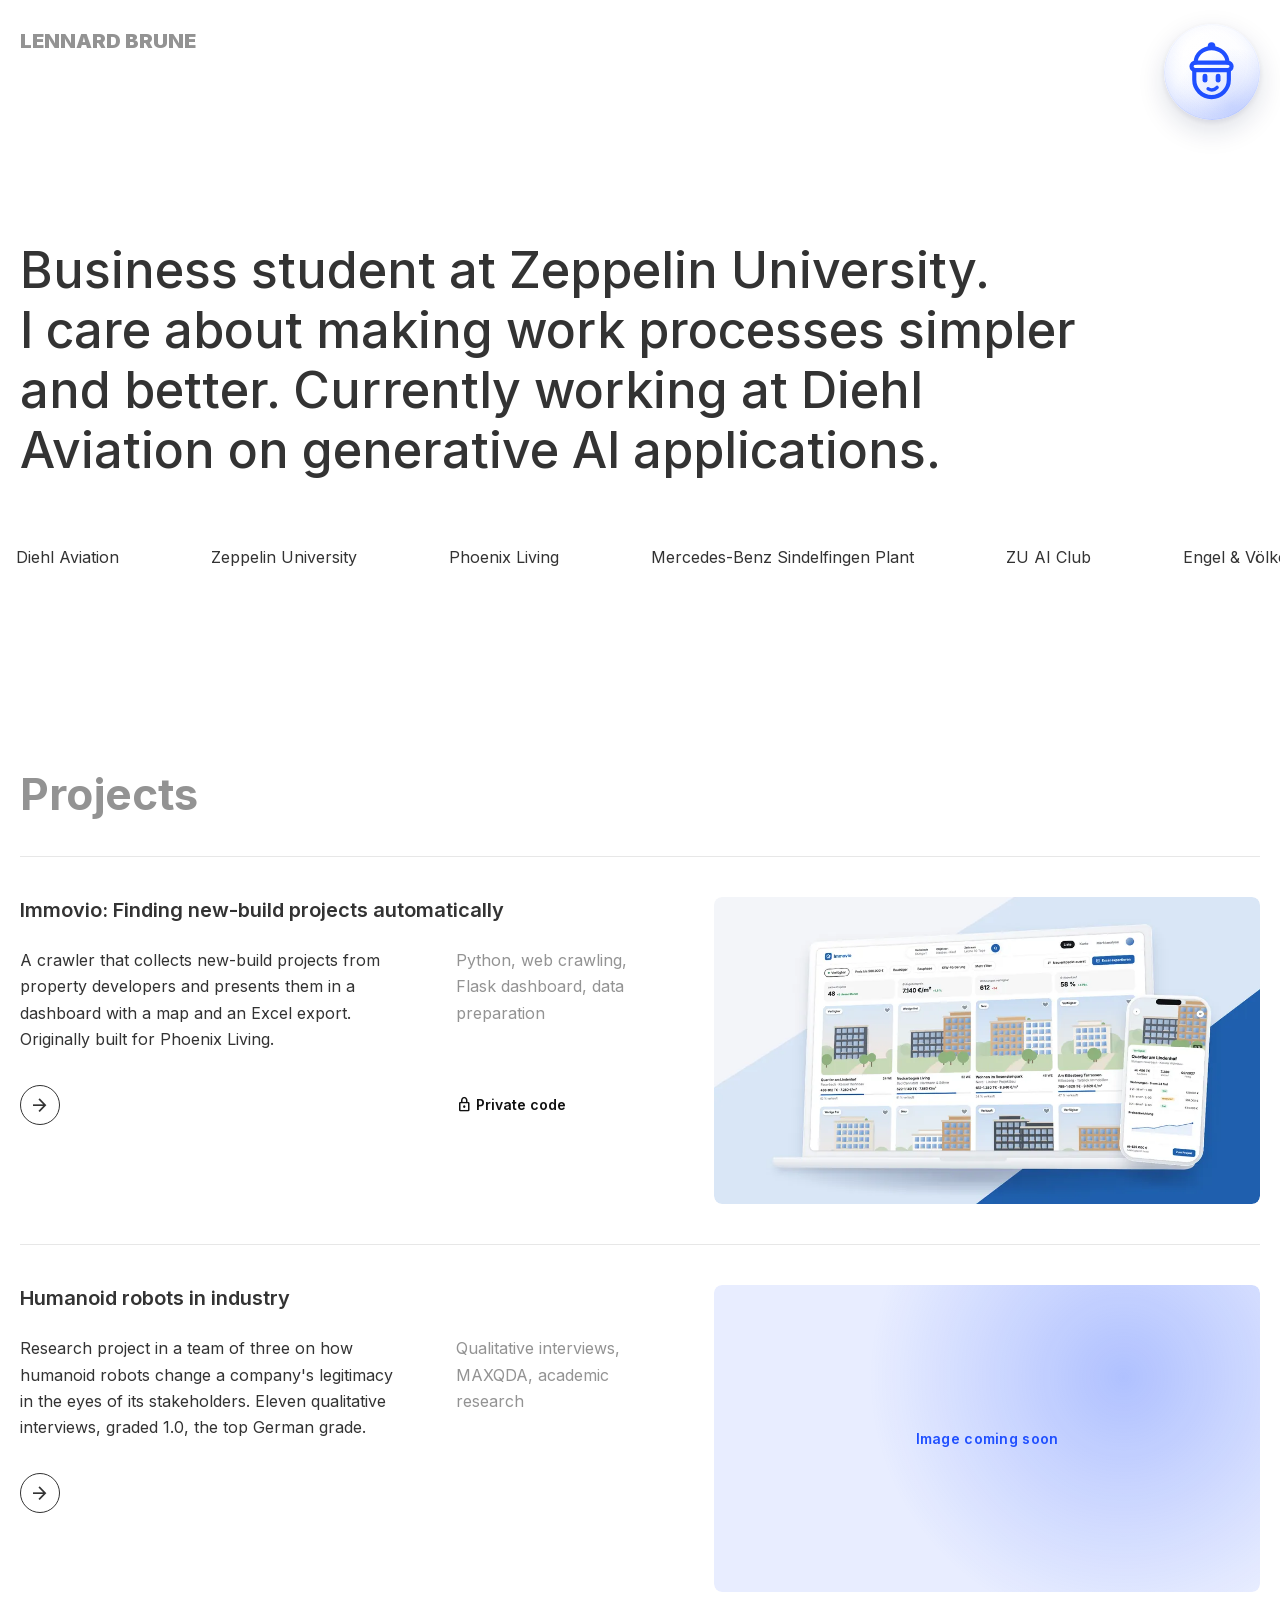
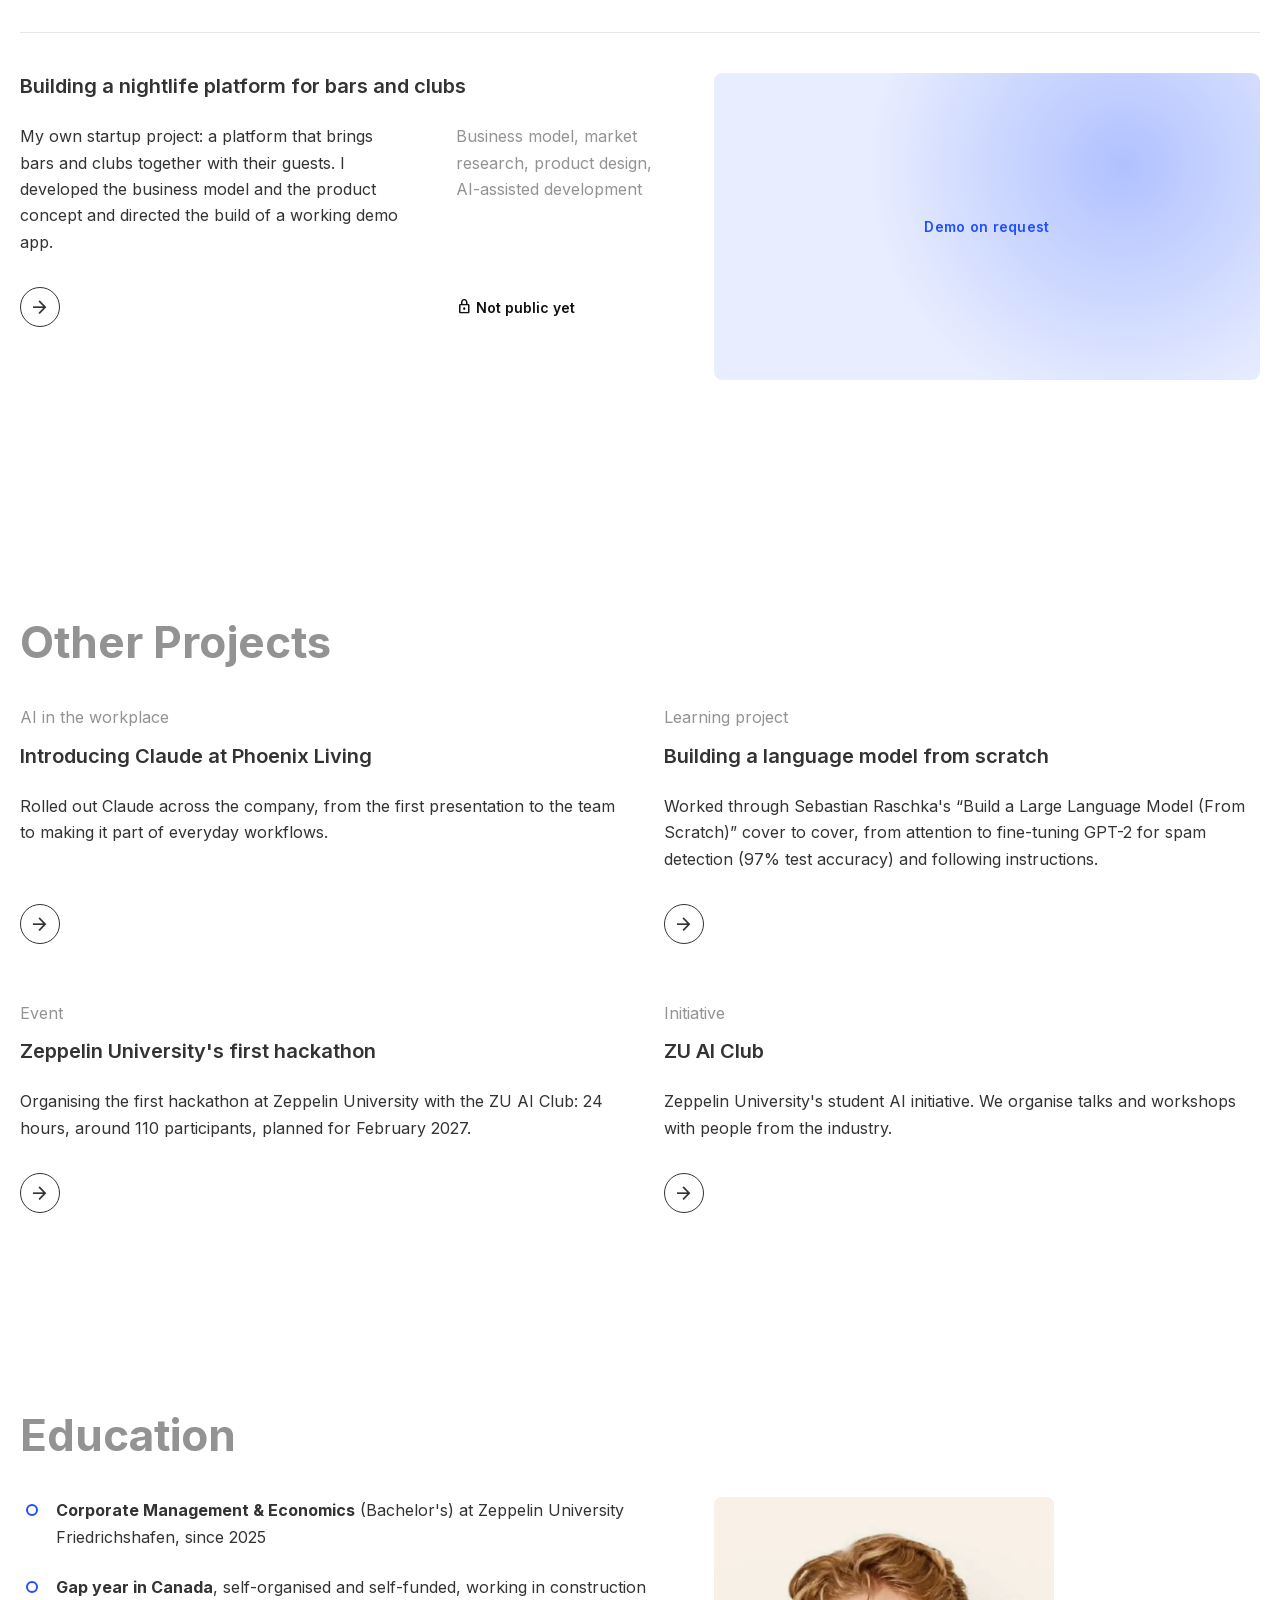
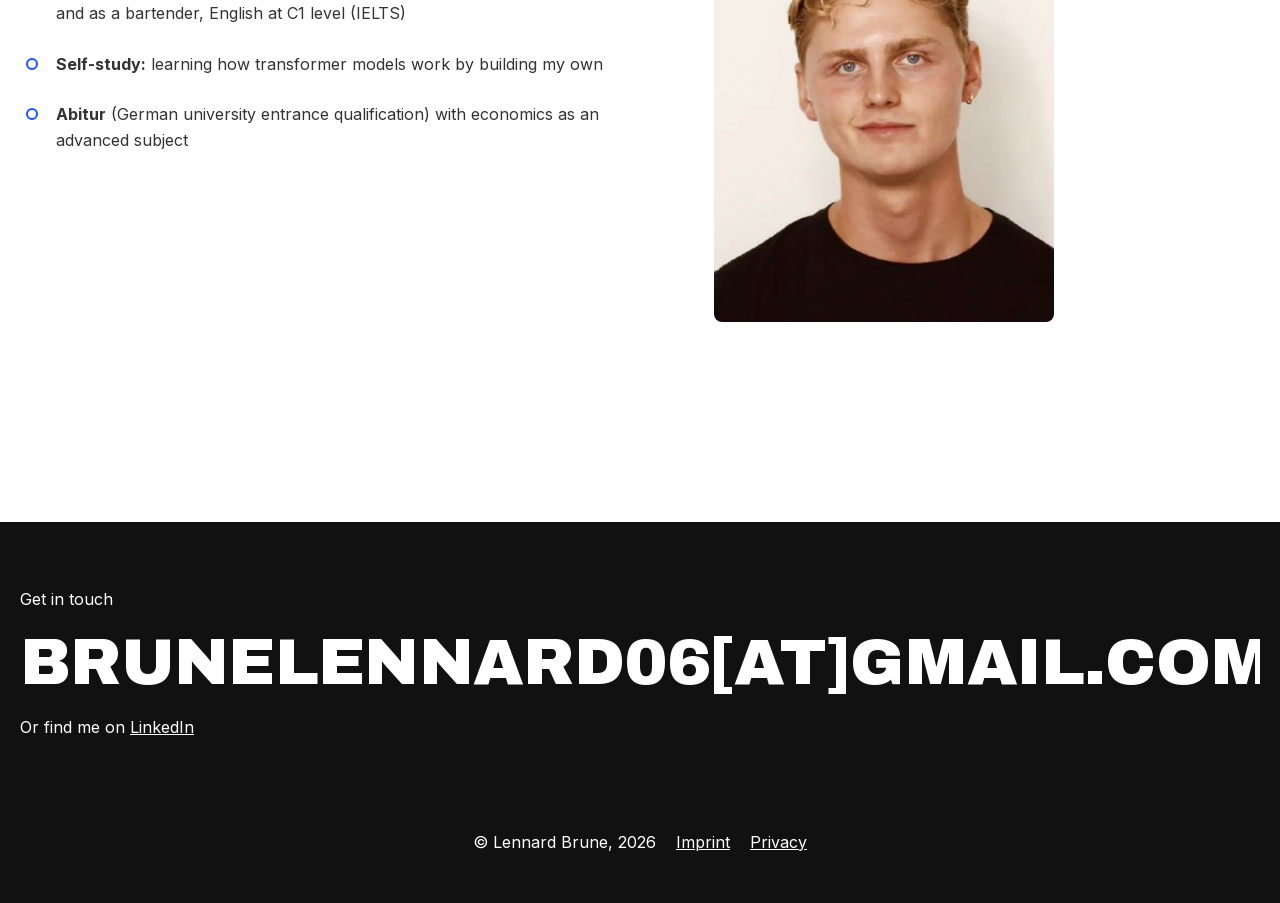
==== commit bfce2123: "Schriften lokal, Datenschutz, Foto und neue Projektauswahl - Inter, Archivo und Material Symbols aus" ====
--- a/index.html
+++ b/index.html
@@ -6,10 +6,6 @@
   <meta name="viewport" content="width=device-width, initial-scale=1">
   <title>Lennard Brune</title>
   <meta name="description" content="Lennard Brune – business student at Zeppelin University with a focus on processes, data and automation.">
-  <link rel="preconnect" href="https://fonts.googleapis.com">
-  <link rel="preconnect" href="https://fonts.gstatic.com" crossorigin>
-  <link rel="stylesheet" href="https://fonts.googleapis.com/css2?family=Archivo:wght@900&family=Inter:wght@400;500;600;700;900&display=swap">
-  <link rel="stylesheet" href="https://fonts.googleapis.com/css2?family=Material+Symbols+Outlined:opsz,wght,FILL,GRAD@24,400,0,0&icon_names=arrow_forward,check,event,lock&display=block">
   <link rel="stylesheet" href="style.css">
 </head>
 
@@ -32,7 +28,7 @@
       </svg>
     </button>
     <h1 class="hero-lead">
-      Business student at Zeppelin University. I care about making work processes simpler and better.
+      <span class="hero-lead-intro">Business student at Zeppelin University.</span> I care about making work processes simpler and better.
       Currently working at Diehl Aviation on generative AI applications.
     </h1>
   </header>
@@ -43,6 +39,7 @@
     <div class="marquee" aria-label="Places I have worked and studied">
       <div class="marquee-track">
         <div class="marquee-group">
+          <span>Diehl Aviation</span>
           <span>Zeppelin University</span>
           <span>Phoenix Living</span>
           <span>Mercedes-Benz Sindelfingen Plant</span>
@@ -53,6 +50,7 @@
           <span>Blue Estate</span>
         </div>
         <div class="marquee-group" aria-hidden="true">
+          <span>Diehl Aviation</span>
           <span>Zeppelin University</span>
           <span>Phoenix Living</span>
           <span>Mercedes-Benz Sindelfingen Plant</span>
@@ -88,26 +86,6 @@
         </div>
       </a>
 
-      <a class="card" id="hackathon" href="projects/hackathon.html">
-        <div class="card-body">
-          <div class="card-text">
-            <h3 class="card-title">Organising Zeppelin University's first hackathon</h3>
-            <p class="card-desc">
-              Together with the ZU AI Club, I am organising the first hackathon at Zeppelin University: 24 hours,
-              around 110 participants, including sponsoring and catering.
-            </p>
-            <p class="card-skills">Event planning, sponsor outreach, team coordination</p>
-            <div class="card-actions">
-              <span class="arrow-circle"><span class="icon">arrow_forward</span></span>
-              <span class="status-pill"><span class="icon">event</span> February 2027</span>
-            </div>
-          </div>
-          <div class="card-media">
-            <div class="placeholder">Image coming soon</div>
-          </div>
-        </div>
-      </a>
-
       <a class="card" href="projects/humanoid-robots.html">
         <div class="card-body">
           <div class="card-text">
@@ -126,6 +104,26 @@
           </div>
         </div>
       </a>
+
+      <a class="card" href="projects/nightlife.html">
+        <div class="card-body">
+          <div class="card-text">
+            <h3 class="card-title">Building a nightlife platform for bars and clubs</h3>
+            <p class="card-desc">
+              My own startup project: a platform that brings bars and clubs together with their guests. I developed
+              the business model and the product concept and directed the build of a working demo app.
+            </p>
+            <p class="card-skills">Business model, market research, product design, AI-assisted development</p>
+            <div class="card-actions">
+              <span class="arrow-circle"><span class="icon">arrow_forward</span></span>
+              <span class="status-pill"><span class="icon">lock</span> Not public yet</span>
+            </div>
+          </div>
+          <div class="card-media">
+            <div class="placeholder">Demo on request</div>
+          </div>
+        </div>
+      </a>
     </section>
 
     <section class="section">
@@ -156,11 +154,12 @@
           </div>
         </a>
 
-        <a class="side-card">
-          <p class="tag">Research</p>
-          <h3 class="card-title">Comparing Chinese, American and European language models</h3>
-          <p>
-            An ongoing study that compares large language models from China with models from the US and Europe.
+        <a class="side-card" href="projects/hackathon.html">
+          <p class="tag">Event</p>
+          <h3 class="card-title">Zeppelin University's first hackathon</h3>
+          <p>
+            Organising the first hackathon at Zeppelin University with the ZU AI Club: 24 hours, around 110
+            participants, planned for February 2027.
           </p>
           <div class="card-arrow">
             <span class="arrow-circle"><span class="icon">arrow_forward</span></span>
@@ -184,15 +183,22 @@
 
     <section class="section">
       <h2 class="section-title">Education</h2>
-      <ul class="edu-list">
-        <li><span><b>Corporate Management &amp; Economics</b> (Bachelor's) at Zeppelin University
-            Friedrichshafen, since 2025</span></li>
-        <li><span><b>Gap year in Canada</b>, self-organised and self-funded, working in construction and as a
-            bartender, English at C1 level (IELTS)</span></li>
-        <li><span><b>Self-study:</b> learning how transformer models work by building my own</span></li>
-        <li><span><b>Abitur</b> (German university entrance qualification) with economics as an advanced
-            subject</span></li>
-      </ul>
+      <div class="edu">
+        <ul class="edu-list">
+          <li><span><b>Corporate Management &amp; Economics</b> (Bachelor's) at Zeppelin University
+              Friedrichshafen, since 2025</span></li>
+          <li><span><b>Gap year in Canada</b>, self-organised and self-funded, working in construction and as a
+              bartender, English at C1 level (IELTS)</span></li>
+          <li><span><b>Self-study:</b> learning how transformer models work by building my own</span></li>
+          <li><span><b>Abitur</b> (German university entrance qualification) with economics as an advanced
+              subject</span></li>
+        </ul>
+        <figure class="edu-portrait">
+          <img src="images/portrait.webp" srcset="images/portrait-sm.webp 337w, images/portrait.webp 674w"
+            sizes="(min-width: 1960px) 420px, (min-width: 1081px) 340px, 280px" width="674" height="842" alt="Portrait of Lennard Brune"
+            loading="lazy">
+        </figure>
+      </div>
     </section>
 
   </main>
@@ -210,6 +216,7 @@
   <footer class="site-footer">
     <span>© Lennard Brune, 2026</span>
     <a href="impressum.html">Imprint</a>
+    <a href="datenschutz.html">Privacy</a>
   </footer>
 
   <div class="mail-tooltip" id="mail-tooltip" aria-live="polite">
--- a/style.css
+++ b/style.css
@@ -3,6 +3,53 @@
    Farben und Abstände zentral als Variablen. Breakpoints:
    1080px (eine Spalte darunter), 480px (Smartphone).
    ========================================================================== */
+
+/* ---------- Schriften (lokal, keine Verbindung zu Google) ---------- */
+
+@font-face {
+  font-family: 'Inter';
+  font-style: normal;
+  font-weight: 100 900;
+  font-display: swap;
+  src: url(fonts/inter-latin.woff2) format('woff2');
+  unicode-range: U+0000-00FF, U+0131, U+0152-0153, U+02BB-02BC, U+02C6, U+02DA, U+02DC, U+0304, U+0308, U+0329, U+2000-206F, U+20AC, U+2122, U+2191, U+2193, U+2212, U+2215, U+FEFF, U+FFFD;
+}
+
+@font-face {
+  font-family: 'Inter';
+  font-style: normal;
+  font-weight: 100 900;
+  font-display: swap;
+  src: url(fonts/inter-latin-ext.woff2) format('woff2');
+  unicode-range: U+0100-02BA, U+02BD-02C5, U+02C7-02CC, U+02CE-02D7, U+02DD-02FF, U+0304, U+0308, U+0329, U+1D00-1DBF, U+1E00-1E9F, U+1EF2-1EFF, U+2020, U+20A0-20AB, U+20AD-20C4, U+2113, U+2C60-2C7F, U+A720-A7FF;
+}
+
+@font-face {
+  font-family: 'Archivo';
+  font-style: normal;
+  font-weight: 900;
+  font-display: swap;
+  src: url(fonts/archivo-900-latin.woff2) format('woff2');
+  unicode-range: U+0000-00FF, U+0131, U+0152-0153, U+02BB-02BC, U+02C6, U+02DA, U+02DC, U+0304, U+0308, U+0329, U+2000-206F, U+20AC, U+2122, U+2191, U+2193, U+2212, U+2215, U+FEFF, U+FFFD;
+}
+
+@font-face {
+  font-family: 'Archivo';
+  font-style: normal;
+  font-weight: 900;
+  font-display: swap;
+  src: url(fonts/archivo-900-latin-ext.woff2) format('woff2');
+  unicode-range: U+0100-02BA, U+02BD-02C5, U+02C7-02CC, U+02CE-02D7, U+02DD-02FF, U+0304, U+0308, U+0329, U+1D00-1DBF, U+1E00-1E9F, U+1EF2-1EFF, U+2020, U+20A0-20AB, U+20AD-20C4, U+2113, U+2C60-2C7F, U+A720-A7FF;
+}
+
+/* Nur die Icons arrow_forward, check, event, lock. Neue Icons: Teilmenge neu laden. */
+@font-face {
+  font-family: 'Material Symbols Outlined';
+  font-style: normal;
+  font-weight: 400;
+  font-display: block;
+  src: url(fonts/material-symbols-subset.woff2) format('woff2');
+}
 
 *,
 *::before,
@@ -149,6 +196,11 @@
   line-height: 1.2;
   font-weight: 500;
   color: var(--text);
+}
+
+/* Erster Satz steht immer allein in der ersten Zeile */
+.hero-lead-intro {
+  display: block;
 }
 
 .hero-mark {
@@ -729,8 +781,7 @@
   .card-text {
     grid-template-columns: minmax(240px, 680px) minmax(150px, 360px);
     column-gap: 156px;
-  }
-}
+  }}
 
 /* ---------- Weitere Projekte ---------- */
 
@@ -758,9 +809,27 @@
 
 /* ---------- Ausbildung ---------- */
 
+/* Education: Liste und Foto im selben Raster wie die Projektkarten (Foto beginnt auf der Bildkante) */
+.edu {
+  display: flex;
+  flex-direction: column;
+  gap: 16px;
+}
+
 .edu-list {
   list-style: none;
   max-width: 900px;
+}
+
+.edu-portrait {
+  max-width: 280px;
+}
+
+.edu-portrait img {
+  width: 100%;
+  height: auto;
+  border-radius: 8px;
+  background: var(--accent-tint);
 }
 
 .edu-list li {
@@ -778,6 +847,35 @@
   margin: 7px 6px 0;
   border-radius: 50%;
   border: 2px solid var(--accent);
+}
+
+@media (min-width: 1081px) {
+  .edu {
+    flex-direction: row;
+    align-items: flex-start;
+    gap: 48px;
+  }
+
+  .edu-list {
+    flex: 0 0 646px;  /* = Breite .card-text (380 + 56 + 210) */
+  }
+
+  .edu-portrait {
+    flex: none;
+    width: 340px;
+    max-width: none;
+  }
+}
+
+@media (min-width: 1960px) {
+  .edu-list {
+    flex-basis: 1196px;  /* = Breite .card-text (680 + 156 + 360) */
+    max-width: none;
+  }
+
+  .edu-portrait {
+    width: 420px;
+  }
 }
 
 /* ---------- Kontakt und Footer ---------- */
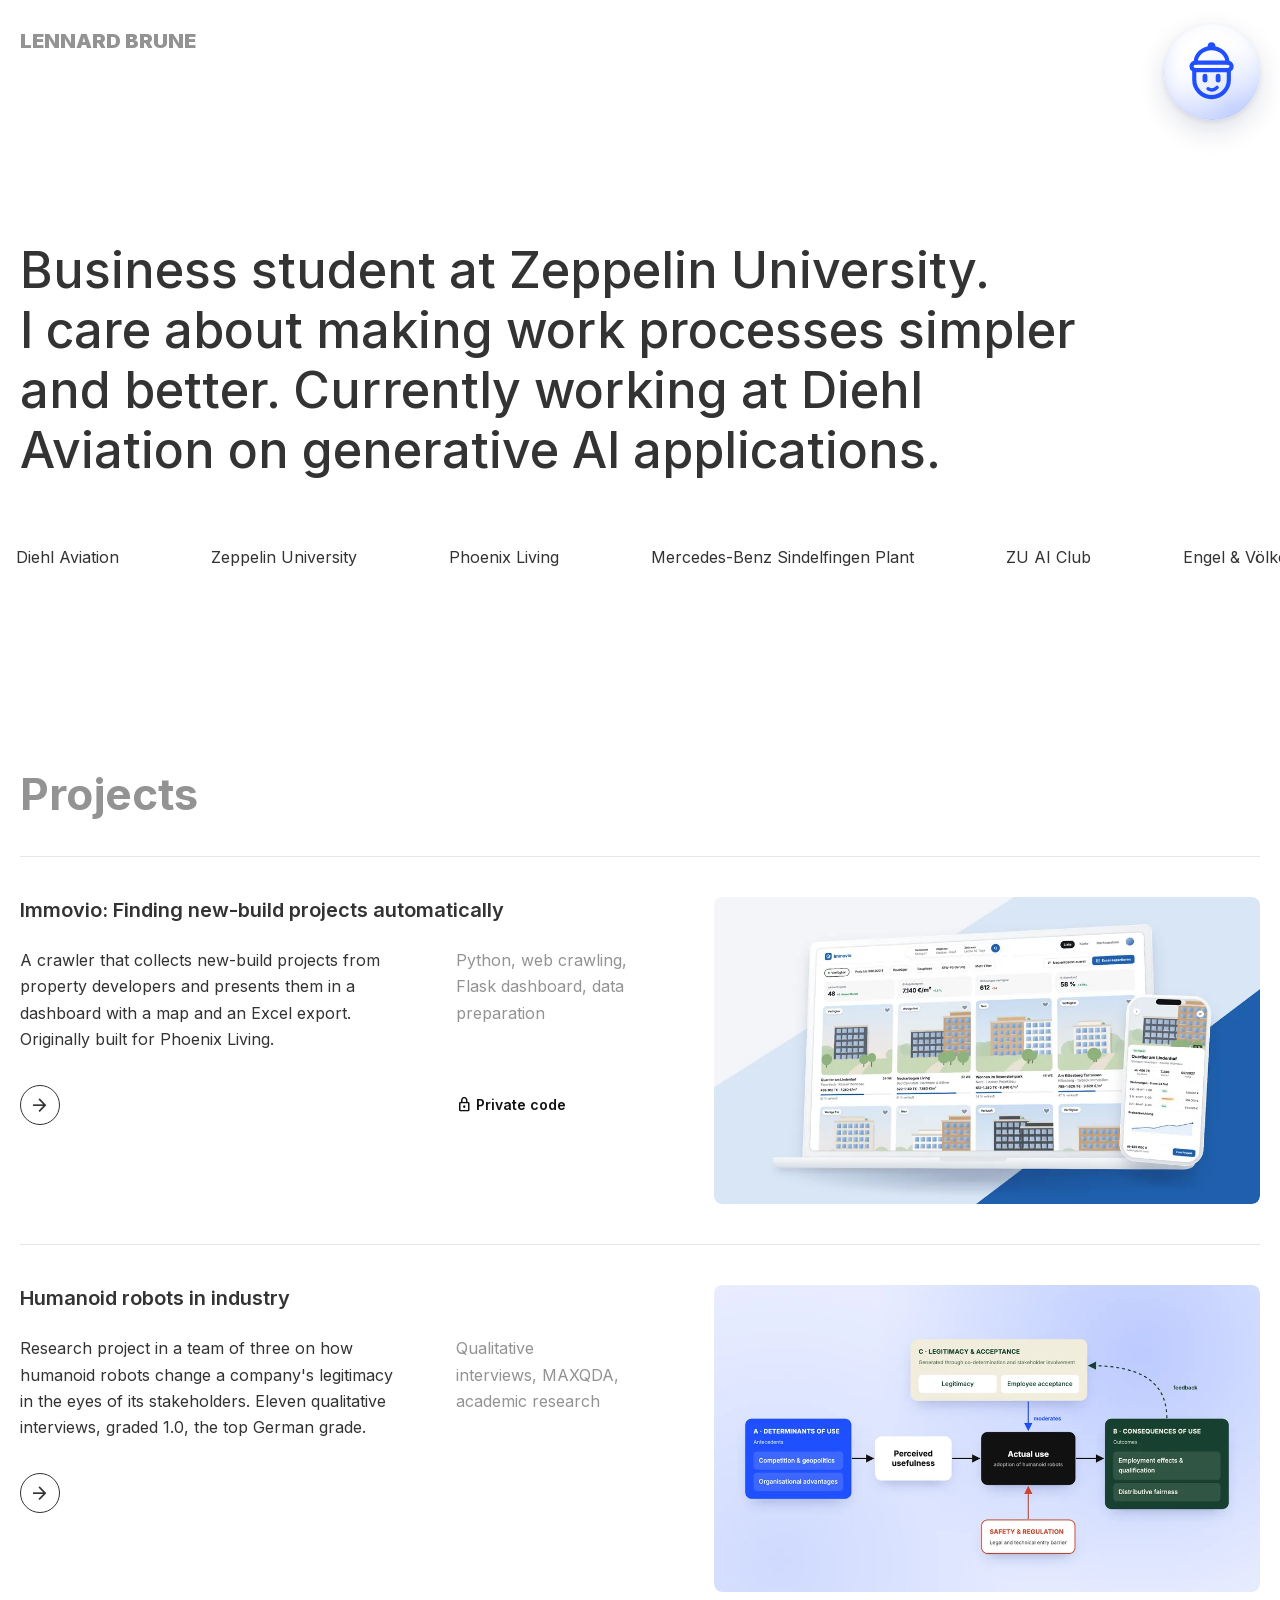
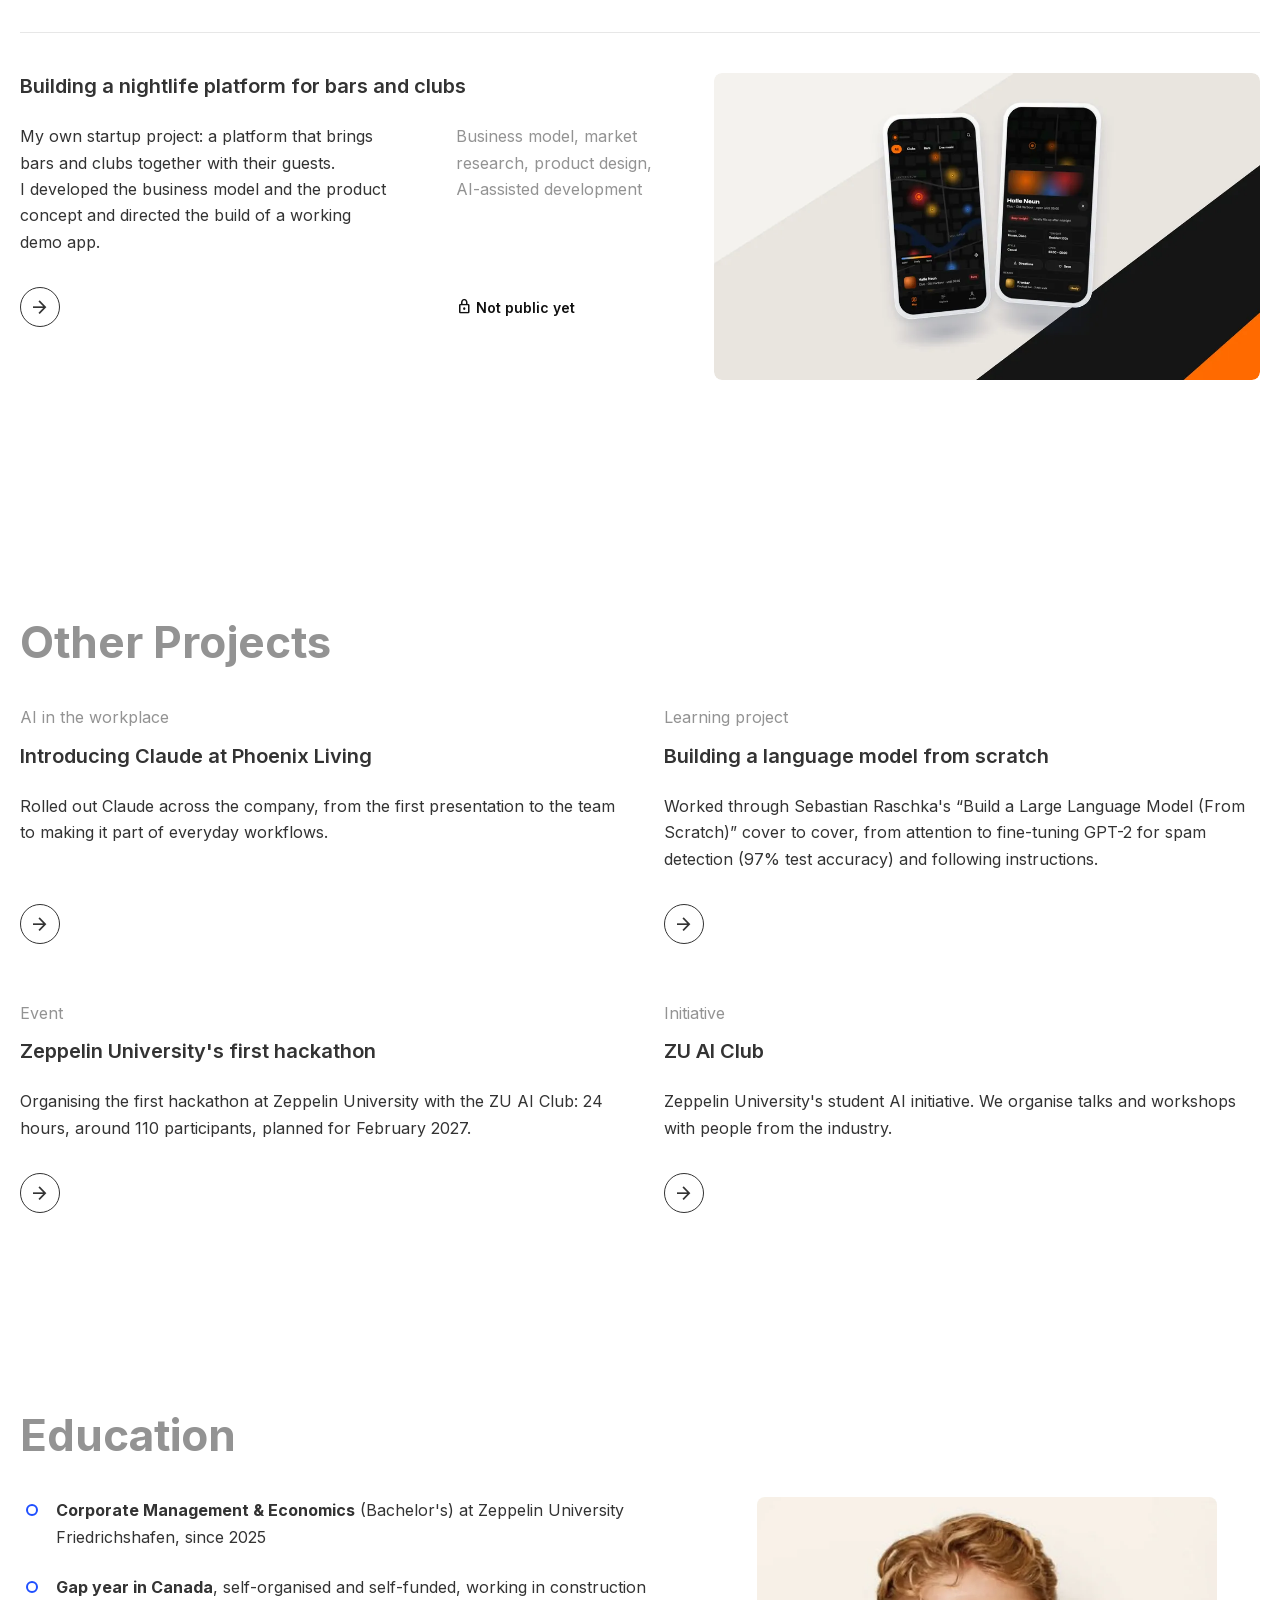
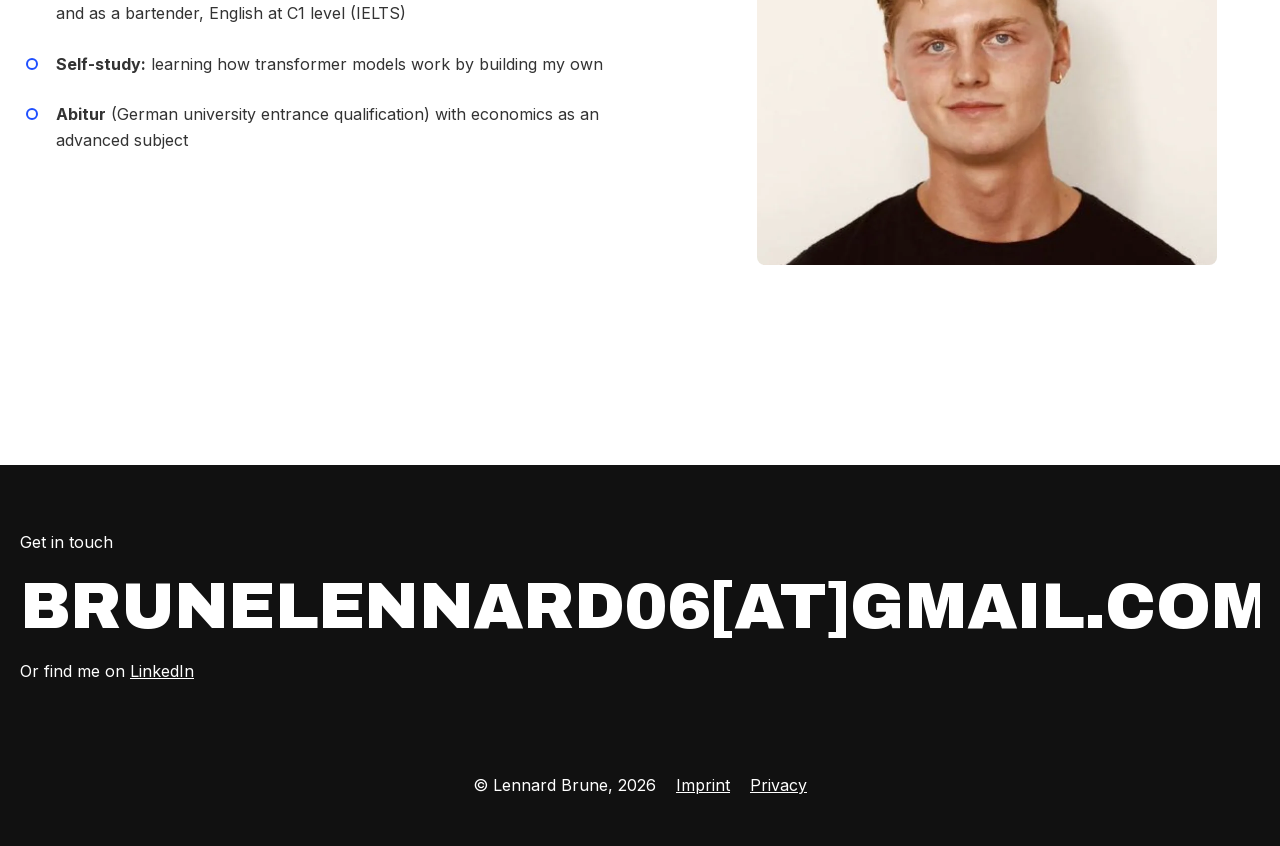
==== commit a5070c5b: "Bilder für Robotik und Nightlife, Foto, Chat und Zeilenumbrüche - Robotik: Prozessmodell als Titelbi" ====
--- a/index.html
+++ b/index.html
@@ -28,7 +28,7 @@
       </svg>
     </button>
     <h1 class="hero-lead">
-      <span class="hero-lead-intro">Business student at Zeppelin University.</span> I care about making work processes simpler and better.
+      <span class="hero-lead-intro">Business student at Zeppelin University.</span> I&nbsp;care about making work processes simpler and better.
       Currently working at Diehl Aviation on generative AI applications.
     </h1>
   </header>
@@ -100,7 +100,7 @@
             </div>
           </div>
           <div class="card-media">
-            <div class="placeholder">Image coming soon</div>
+            <img src="images/robotics/card-sm.webp" alt="Process model of humanoid robot adoption from the research project" loading="lazy">
           </div>
         </div>
       </a>
@@ -110,7 +110,7 @@
           <div class="card-text">
             <h3 class="card-title">Building a nightlife platform for bars and clubs</h3>
             <p class="card-desc">
-              My own startup project: a platform that brings bars and clubs together with their guests. I developed
+              My own startup project: a platform that brings bars and clubs together with their guests. I&nbsp;developed
               the business model and the product concept and directed the build of a working demo app.
             </p>
             <p class="card-skills">Business model, market research, product design, AI-assisted development</p>
@@ -120,7 +120,7 @@
             </div>
           </div>
           <div class="card-media">
-            <div class="placeholder">Demo on request</div>
+            <img src="images/nightlife/venue-sm.webp" alt="Two phones showing a redesigned nightlife app with fictional venues" loading="lazy">
           </div>
         </div>
       </a>
@@ -142,7 +142,7 @@
           </div>
         </a>
 
-        <a class="side-card" href="https://github.com/lennardbrune" target="_blank" rel="noopener">
+        <a class="side-card" href="https://github.com/lennardbrune/neural-net-from-scratch" target="_blank" rel="noopener">
           <p class="tag">Learning project</p>
           <h3 class="card-title">Building a language model from scratch</h3>
           <p>
@@ -194,8 +194,8 @@
               subject</span></li>
         </ul>
         <figure class="edu-portrait">
-          <img src="images/portrait.webp" srcset="images/portrait-sm.webp 337w, images/portrait.webp 674w"
-            sizes="(min-width: 1960px) 420px, (min-width: 1081px) 340px, 280px" width="674" height="842" alt="Portrait of Lennard Brune"
+          <img src="images/portrait.webp" srcset="images/portrait-sm.webp 456w, images/portrait.webp 912w"
+            sizes="(min-width: 1960px) 560px, (min-width: 1081px) 460px, 100vw" width="912" height="730" alt="Portrait of Lennard Brune"
             loading="lazy">
         </figure>
       </div>
--- a/style.css
+++ b/style.css
@@ -98,6 +98,11 @@
 img {
   display: block;
   max-width: 100%;
+}
+
+/* Keine einzelnen Wörter in der letzten Zeile */
+p {
+  text-wrap: pretty;
 }
 
 .icon {
@@ -822,7 +827,7 @@
 }
 
 .edu-portrait {
-  max-width: 280px;
+  max-width: 460px;
 }
 
 .edu-portrait img {
@@ -860,10 +865,16 @@
     flex: 0 0 646px;  /* = Breite .card-text (380 + 56 + 210) */
   }
 
+  /* Foto mittig in der rechten Spalte (= Bildspalte der Projektkarten) */
   .edu-portrait {
-    flex: none;
-    width: 340px;
+    flex: 1;
     max-width: none;
+    display: flex;
+    justify-content: center;
+  }
+
+  .edu-portrait img {
+    width: 460px;
   }
 }
 
@@ -873,8 +884,8 @@
     max-width: none;
   }
 
-  .edu-portrait {
-    width: 420px;
+  .edu-portrait img {
+    width: 560px;
   }
 }
 
